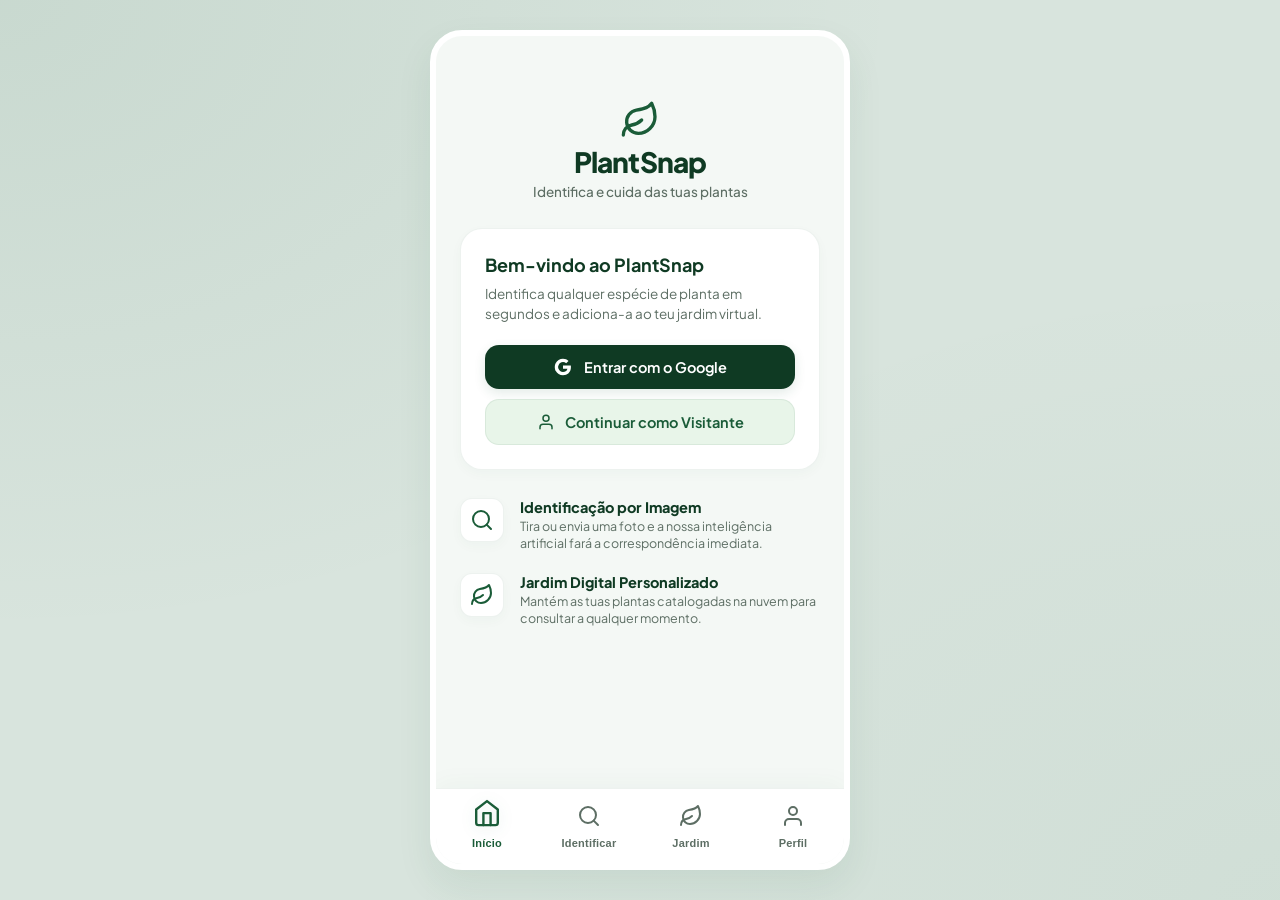
==== frontend/index.html @ 744f41b4 "fix: resolve javascript syntax errors with string quotes in SVG data URLs (user fix)" ====
﻿<!DOCTYPE html>
<html lang="pt">

<head>
    <meta charset="UTF-8">
    <meta name="viewport" content="width=device-width, initial-scale=1.0">
    <title>PlantSnap - O teu Assistente Botânico</title>
    <!-- Google Fonts -->
    <link rel="preconnect" href="https://fonts.googleapis.com">
    <link rel="preconnect" href="https://fonts.gstatic.com" crossorigin>
    <link href="https://fonts.googleapis.com/css2?family=Plus+Jakarta+Sans:wght@300;400;500;600;700;800&display=swap"
        rel="stylesheet">
    <style>
        /* --- SYSTEM DESIGN & UTILITIES --- */
        :root {
            --primary: #1a5c38;
            --primary-light: #e8f5e9;
            --primary-medium: #a5d6a7;
            --primary-dark: #0f3a23;
            --primary-glow: rgba(26, 92, 56, 0.12);

            --bg-app: #f4f8f5;
            --bg-card: #ffffff;
            --bg-nav: #ffffff;
            --border-color: rgba(26, 92, 56, 0.08);

            --text-main: #141f19;
            --text-muted: #5d6e64;

            --error-bg: #fff5f5;
            --error-text: #c62828;
            --error-border: rgba(198, 40, 40, 0.15);

            --success-bg: #f0fff4;
            --success-text: #1a5c38;
            --success-border: rgba(26, 92, 56, 0.15);

            --shadow-sm: 0 4px 12px rgba(26, 92, 56, 0.03);
            --shadow-md: 0 12px 28px rgba(26, 92, 56, 0.05);
            --shadow-lg: 0 16px 36px rgba(26, 92, 56, 0.08);

            --radius-sm: 14px;
            --radius-md: 22px;
            --radius-lg: 32px;

            --transition: all 0.28s cubic-bezier(0.4, 0, 0.2, 1);
        }

        * {
            margin: 0;
            padding: 0;
            box-sizing: border-box;
        }

        body {
            font-family: 'Plus Jakarta Sans', -apple-system, BlinkMacSystemFont, sans-serif;
            background-color: #d8e4dd;
            background-image: radial-gradient(at 0% 0%, hsla(147, 56%, 23%, 0.08) 0px, transparent 50%),
                radial-gradient(at 100% 100%, hsla(147, 56%, 23%, 0.04) 0px, transparent 50%);
            color: var(--text-main);
            min-height: 100vh;
            display: flex;
            justify-content: center;
            align-items: center;
        }

        /* Mobile Shell Frame */
        .app-container {
            width: 100%;
            max-width: 420px;
            height: 100vh;
            max-height: 840px;
            background-color: var(--bg-app);
            border-radius: var(--radius-lg);
            box-shadow: var(--shadow-lg);
            overflow: hidden;
            display: flex;
            flex-direction: column;
            position: relative;
            border: 6px solid #ffffff;
        }

        @media (max-width: 480px) {
            body {
                background: none;
                padding: 0;
            }

            .app-container {
                max-width: 100%;
                height: 100vh;
                max-height: 100%;
                border-radius: 0;
                border: none;
            }
        }

        /* Scrollable area for Tab contents */
        .tab-content-wrapper {
            flex: 1;
            overflow-y: auto;
            padding: 1.5rem 1.5rem calc(76px + 1.5rem) 1.5rem;
            scroll-behavior: smooth;
        }

        .tab-content-wrapper::-webkit-scrollbar {
            display: none;
            /* Hide scrollbar for PWA visual feel */
        }

        /* Tab panels */
        .tab-pane {
            display: none;
            opacity: 0;
            transform: translateY(12px);
            transition: opacity 0.3s ease, transform 0.3s ease;
        }

        .tab-pane.active {
            display: block;
            opacity: 1;
            transform: translateY(0);
        }

        /* --- CARDS & GENERAL UI --- */
        .card {
            background-color: var(--bg-card);
            border: 1px solid var(--border-color);
            border-radius: var(--radius-md);
            padding: 1.5rem;
            box-shadow: var(--shadow-sm);
            margin-bottom: 1.25rem;
            transition: var(--transition);
        }

        .card:hover {
            box-shadow: var(--shadow-md);
        }

        .card-title {
            font-size: 18px;
            font-weight: 700;
            color: var(--primary-dark);
            margin-bottom: 8px;
        }

        .card-desc {
            font-size: 13.5px;
            color: var(--text-muted);
            line-height: 1.5;
            margin-bottom: 1.25rem;
        }

        /* Buttons */
        .btn {
            font-family: inherit;
            font-size: 14.5px;
            font-weight: 650;
            padding: 13px 22px;
            border-radius: var(--radius-sm);
            border: none;
            cursor: pointer;
            display: inline-flex;
            align-items: center;
            justify-content: center;
            gap: 10px;
            transition: var(--transition);
            width: 100%;
            outline: none;
        }

        .btn-primary {
            background-color: var(--primary);
            color: #ffffff;
            box-shadow: 0 4px 12px var(--primary-glow);
        }

        .btn-primary:hover {
            background-color: var(--primary-hover);
            transform: translateY(-1.5px);
        }

        .btn-primary:active {
            transform: translateY(0);
        }

        .btn-primary:disabled {
            background-color: var(--primary-medium);
            cursor: not-allowed;
            transform: none;
        }

        .btn-secondary {
            background-color: var(--primary-light);
            color: var(--primary);
            border: 1px solid rgba(26, 92, 56, 0.08);
        }

        .btn-secondary:hover {
            background-color: #dfedd9;
            transform: translateY(-1px);
        }

        .btn-google {
            background-color: var(--primary-dark);
            color: #ffffff;
        }

        .btn-google:hover {
            background-color: #082114;
        }

        .btn-outline-danger {
            background-color: transparent;
            color: #d32f2f;
            border: 1.5px solid rgba(211, 47, 47, 0.2);
        }

        .btn-outline-danger:hover {
            background-color: #ffebee;
            border-color: #d32f2f;
        }

        .btn-row {
            display: grid;
            grid-template-columns: 1fr 1fr;
            gap: 10px;
            margin-bottom: 1rem;
        }

        .btn-full {
            width: 100%;
        }

        /* Page Headers */
        .page-header {
            margin-bottom: 1.75rem;
        }

        .page-title {
            font-size: 24px;
            font-weight: 800;
            color: var(--primary-dark);
            letter-spacing: -0.5px;
        }

        .page-subtitle {
            font-size: 13px;
            color: var(--text-muted);
            margin-top: 2px;
        }

        /* --- TABS IMPLEMENTATIONS --- */

        /* 1. HOME TAB */
        .brand-container {
            text-align: center;
            padding: 2.5rem 1rem 1.75rem 1rem;
            display: flex;
            flex-direction: column;
            align-items: center;
        }

        .logo-svg-wrapper {
            width: 76px;
            height: 76px;
            background-color: var(--primary-light);
            border-radius: 50%;
            display: flex;
            align-items: center;
            justify-content: center;
            margin-bottom: 1.25rem;
            box-shadow: 0 8px 20px var(--primary-glow);
        }

        .logo-svg {
            font-size: 38px;
            animation: sway 4s ease-in-out infinite alternate;
            display: inline-block;
        }

        @keyframes sway {
            from {
                transform: rotate(-8deg);
            }

            to {
                transform: rotate(10deg);
            }
        }

        .logo-text {
            font-size: 28px;
            font-weight: 850;
            color: var(--primary-dark);
            letter-spacing: -0.8px;
        }

        .logo-subtext {
            font-size: 13.5px;
            color: var(--text-muted);
            margin-top: 4px;
            font-weight: 500;
        }

        /* User Welcome Cards */
        .user-welcome-card {
            background: linear-gradient(135deg, var(--primary-dark) 0%, var(--primary) 100%);
            color: #ffffff;
            border: none;
        }

        .user-welcome-info {
            display: flex;
            align-items: center;
            gap: 14px;
            margin-bottom: 1.5rem;
        }

        .avatar-sm {
            width: 46px;
            height: 46px;
            border-radius: 50%;
            border: 2px solid rgba(255, 255, 255, 0.4);
            object-fit: cover;
        }

        .welcome-greet {
            font-size: 16px;
            font-weight: 750;
        }

        .welcome-sub {
            font-size: 12.5px;
            color: rgba(255, 255, 255, 0.85);
            margin-top: 2px;
        }

        .welcome-actions {
            display: grid;
            grid-template-columns: 1fr 1fr;
            gap: 10px;
        }

        .welcome-actions .btn {
            padding: 10px 14px;
            font-size: 13px;
        }

        .welcome-actions .btn-primary {
            background-color: #ffffff;
            color: var(--primary-dark);
            box-shadow: none;
        }

        .welcome-actions .btn-primary:hover {
            background-color: #f0f0f0;
        }

        .welcome-actions .btn-secondary {
            background-color: rgba(255, 255, 255, 0.15);
            color: #ffffff;
            border: 1px solid rgba(255, 255, 255, 0.2);
        }

        .welcome-actions .btn-secondary:hover {
            background-color: rgba(255, 255, 255, 0.25);
        }

        /* Guest Welcome */
        .welcome-actions-stack {
            display: flex;
            flex-direction: column;
            gap: 10px;
        }

        .google-icon {
            margin-right: 2px;
        }

        .features-list {
            margin-top: 1.75rem;
            display: flex;
            flex-direction: column;
            gap: 1.25rem;
        }

        .feature-item {
            display: flex;
            align-items: flex-start;
            gap: 16px;
        }

        .feature-icon {
            font-size: 24px;
            background-color: #ffffff;
            width: 44px;
            height: 44px;
            border-radius: 12px;
            display: flex;
            align-items: center;
            justify-content: center;
            box-shadow: var(--shadow-sm);
            border: 1px solid var(--border-color);
            flex-shrink: 0;
        }

        .feature-text h4 {
            font-size: 14.5px;
            font-weight: 750;
            color: var(--primary-dark);
        }

        .feature-text p {
            font-size: 12.5px;
            color: var(--text-muted);
            margin-top: 2px;
            line-height: 1.4;
        }

        /* 2. IDENTIFY TAB */
        .upload-area {
            border: 2.5px dashed var(--primary-medium);
            border-radius: var(--radius-md);
            overflow: hidden;
            background: #fdfdfd;
            margin-bottom: 1.25rem;
            min-height: 220px;
            display: flex;
            align-items: center;
            justify-content: center;
            flex-direction: column;
            cursor: pointer;
            position: relative;
            transition: var(--transition);
        }

        .upload-area:hover {
            border-color: var(--primary);
            background: var(--primary-light);
        }

        .upload-placeholder {
            text-align: center;
            padding: 2.5rem 1rem;
            display: flex;
            flex-direction: column;
            align-items: center;
            gap: 8px;
        }

        .upload-icon-svg {
            font-size: 42px;
            filter: drop-shadow(0 4px 6px rgba(26, 92, 56, 0.15));
            transition: var(--transition);
        }

        .upload-area:hover .upload-icon-svg {
            transform: scale(1.1) translateY(-2px);
        }

        .upload-text {
            font-size: 15px;
            font-weight: 700;
            color: var(--primary-dark);
        }

        .upload-subtext {
            font-size: 12px;
            color: var(--text-muted);
        }

        .image-preview {
            width: 100%;
            height: 220px;
            object-fit: cover;
            display: none;
            border-radius: var(--radius-md);
        }

        input[type="file"] {
            display: none;
        }

        /* Scanning Laser Line Overlay */
        .scanner-laser {
            position: absolute;
            top: 0;
            left: 0;
            width: 100%;
            height: 4px;
            background: linear-gradient(to right, transparent, #2ecf72, #ffffff, #2ecf72, transparent);
            box-shadow: 0 0 8px #2ecf72, 0 0 15px #ffffff;
            display: none;
            z-index: 10;
        }

        .scanning .scanner-laser {
            display: block;
            animation: scanAnimation 2s linear infinite;
        }

        .scanning .image-preview {
            filter: brightness(0.7) contrast(1.1);
        }

        @keyframes scanAnimation {
            0% {
                top: 0%;
            }

            50% {
                top: 100%;
            }

            100% {
                top: 0%;
            }
        }

        /* Loader */
        .loading-state {
            text-align: center;
            padding: 2rem 1rem;
            display: none;
            flex-direction: column;
            align-items: center;
            gap: 12px;
            animation: fadeIn 0.4s ease-in-out;
        }

        .spinner-container {
            position: relative;
            width: 52px;
            height: 52px;
            margin-bottom: 6px;
        }

        .spinner {
            width: 100%;
            height: 100%;
            border: 4px solid var(--primary-light);
            border-top: 4px solid var(--primary);
            border-radius: 50%;
            animation: spin 1s cubic-bezier(0.55, 0.085, 0.68, 0.53) infinite;
        }

        .spinner-glow {
            position: absolute;
            top: 0;
            left: 0;
            width: 100%;
            height: 100%;
            border: 4px solid transparent;
            border-top: 4px solid var(--primary);
            border-radius: 50%;
            filter: blur(8px);
            opacity: 0.5;
            animation: spin 1s cubic-bezier(0.55, 0.085, 0.68, 0.53) infinite;
        }

        @keyframes spin {
            to {
                transform: rotate(360deg);
            }
        }

        .loading-state h3 {
            font-size: 17px;
            font-weight: 750;
            color: var(--primary-dark);
        }

        .loading-state p {
            font-size: 13px;
            color: var(--text-muted);
            max-width: 280px;
        }

        /* Results Card */
        .result-card {
            display: none;
            padding: 0;
            overflow: hidden;
            border-radius: var(--radius-md);
            animation: slideUp 0.4s cubic-bezier(0.16, 1, 0.3, 1);
        }

        @keyframes slideUp {
            from {
                opacity: 0;
                transform: translateY(20px);
            }

            to {
                opacity: 1;
                transform: translateY(0);
            }
        }

        .result-hero {
            height: 200px;
            position: relative;
            background-color: var(--primary-light);
            overflow: hidden;
            display: flex;
            align-items: center;
            justify-content: center;
        }

        .result-hero img {
            width: 100%;
            height: 100%;
            object-fit: cover;
        }

        .result-hero::after {
            content: '';
            position: absolute;
            bottom: 0;
            left: 0;
            width: 100%;
            height: 50px;
            background: linear-gradient(to top, var(--bg-card), transparent);
        }

        .result-content {
            padding: 1.25rem 1.5rem 1.5rem 1.5rem;
        }

        .result-header {
            display: flex;
            justify-content: space-between;
            align-items: center;
            gap: 12px;
            margin-bottom: 1.25rem;
        }

        .plant-name {
            font-size: 21px;
            font-weight: 800;
            color: var(--primary-dark);
            line-height: 1.2;
        }

        .confidence-badge {
            background-color: var(--primary-light);
            border: 1px solid rgba(26, 92, 56, 0.12);
            padding: 5px 12px;
            border-radius: 40px;
            text-align: center;
            display: flex;
            flex-direction: column;
            min-width: 76px;
        }

        .badge-text {
            font-size: 15px;
            font-weight: 800;
            color: var(--primary);
        }

        .badge-label {
            font-size: 9px;
            font-weight: 600;
            text-transform: uppercase;
            letter-spacing: 0.4px;
            color: var(--text-muted);
            margin-top: 1px;
        }

        .plant-description-wrapper {
            margin-bottom: 1.5rem;
        }

        .section-title {
            font-size: 13px;
            font-weight: 800;
            text-transform: uppercase;
            letter-spacing: 0.8px;
            color: var(--text-muted);
            margin-bottom: 6px;
        }

        .plant-description {
            font-size: 13.5px;
            line-height: 1.6;
            color: var(--text-main);
        }

        /* Anonymous CTA inside result */
        .anonymous-cta-card {
            background-color: var(--primary-light);
            border: 1px dashed var(--primary-medium);
            border-radius: var(--radius-sm);
            padding: 1.25rem;
            text-align: center;
            margin-top: 1rem;
        }

        .cta-text {
            font-size: 12.5px;
            font-weight: 600;
            color: var(--primary-dark);
            line-height: 1.4;
            margin-bottom: 12px;
        }

        /* Errors and Success */
        .error {
            background: var(--error-bg);
            border: 1px solid var(--error-border);
            border-radius: var(--radius-sm);
            padding: 12px 16px;
            color: var(--error-text);
            font-size: 13.5px;
            font-weight: 500;
            display: none;
            margin-bottom: 1.25rem;
            line-height: 1.4;
        }

        .success {
            background: var(--success-bg);
            border: 1px solid var(--success-border);
            border-radius: var(--radius-sm);
            padding: 12px 16px;
            color: var(--success-text);
            font-size: 13.5px;
            font-weight: 600;
            display: none;
            margin-bottom: 1.25rem;
            text-align: center;
            line-height: 1.4;
        }

        /* 3. GARDEN TAB */
        .garden-grid {
            display: grid;
            grid-template-columns: repeat(2, 1fr);
            gap: 12px;
        }

        .plant-card {
            background-color: var(--bg-card);
            border: 1px solid var(--border-color);
            border-radius: var(--radius-sm);
            overflow: hidden;
            box-shadow: var(--shadow-sm);
            transition: var(--transition);
        }

        .plant-card:hover {
            transform: translateY(-3px);
            box-shadow: var(--shadow-md);
        }

        .plant-card-img {
            width: 100%;
            height: 110px;
            object-fit: cover;
            background-color: var(--primary-light);
        }

        .plant-card-info {
            padding: 10px 12px 12px 12px;
        }

        .plant-card-title {
            font-size: 13.5px;
            font-weight: 750;
            color: var(--primary-dark);
            white-space: nowrap;
            overflow: hidden;
            text-overflow: ellipsis;
        }

        .plant-card-badge {
            display: inline-block;
            font-size: 10.5px;
            font-weight: 600;
            color: var(--text-muted);
            margin-top: 3px;
        }

        /* Locked / Empty states styling */
        .locked-card,
        .empty-card {
            text-align: center;
            padding: 3rem 1.5rem;
            display: flex;
            flex-direction: column;
            align-items: center;
            gap: 10px;
        }

        .lock-icon,
        .empty-icon {
            font-size: 48px;
            margin-bottom: 6px;
            filter: drop-shadow(0 4px 8px rgba(0, 0, 0, 0.05));
        }

        .locked-card h3,
        .empty-card h3 {
            font-size: 18px;
            font-weight: 800;
            color: var(--primary-dark);
        }

        .locked-card p,
        .empty-card p {
            font-size: 13px;
            color: var(--text-muted);
            line-height: 1.5;
            margin-bottom: 1.25rem;
            max-width: 280px;
        }

        .locked-card .btn,
        .empty-card .btn {
            max-width: 220px;
        }

        /* 4. PROFILE TAB */
        .profile-card {
            text-align: center;
            padding: 2rem 1.5rem;
            display: flex;
            flex-direction: column;
            align-items: center;
        }

        .avatar-large-wrapper {
            margin-bottom: 1.25rem;
            position: relative;
        }

        .avatar-large {
            width: 90px;
            height: 90px;
            border-radius: 50%;
            border: 4px solid var(--primary-light);
            object-fit: cover;
            box-shadow: 0 6px 16px var(--primary-glow);
        }

        .profile-name {
            font-size: 20px;
            font-weight: 800;
            color: var(--primary-dark);
        }

        .profile-email {
            font-size: 13px;
            color: var(--text-muted);
            margin-top: 3px;
        }

        .profile-stats {
            display: flex;
            justify-content: center;
            width: 100%;
            border-top: 1px solid var(--border-color);
            border-bottom: 1px solid var(--border-color);
            padding: 1.25rem 0;
            margin: 1.75rem 0;
        }

        .stat-item {
            display: flex;
            flex-direction: column;
            align-items: center;
        }

        .stat-num {
            font-size: 24px;
            font-weight: 850;
            color: var(--primary);
        }

        .stat-label {
            font-size: 11px;
            font-weight: 700;
            text-transform: uppercase;
            letter-spacing: 0.5px;
            color: var(--text-muted);
            margin-top: 4px;
        }

        .profile-guest-avatar {
            font-size: 54px;
            width: 90px;
            height: 90px;
            border-radius: 50%;
            background-color: var(--primary-light);
            display: flex;
            align-items: center;
            justify-content: center;
            color: var(--primary);
            margin-bottom: 1.25rem;
            box-shadow: 0 6px 16px var(--primary-glow);
        }

        /* --- BOTTOM NAV BAR --- */
        .bottom-nav {
            position: absolute;
            bottom: 0;
            left: 0;
            right: 0;
            height: 76px;
            background-color: var(--bg-nav);
            border-top: 1px solid var(--border-color);
            display: flex;
            justify-content: space-around;
            align-items: center;
            z-index: 100;
            box-shadow: 0 -4px 24px rgba(26, 92, 56, 0.04);
            padding-bottom: env(safe-area-inset-bottom);
        }

        .nav-item {
            flex: 1;
            height: 100%;
            display: flex;
            flex-direction: column;
            align-items: center;
            justify-content: center;
            color: var(--text-muted);
            text-decoration: none;
            cursor: pointer;
            transition: var(--transition);
            border: none;
            background: transparent;
            gap: 4px;
            outline: none;
        }

        .nav-item:hover {
            color: var(--primary);
        }

        .nav-item.active {
            color: var(--primary);
        }

        .nav-icon {
            font-size: 21px;
            transition: var(--transition);
        }

        .nav-item.active .nav-icon {
            transform: scale(1.2) translateY(-2px);
            filter: drop-shadow(0 2px 6px var(--primary-glow));
        }

        .nav-label {
            font-size: 11px;
            font-weight: 700;
            letter-spacing: 0.2px;
        }
    </style>
</head>

<body>
    <div class="app-container">
        <!-- Tab Content Wrapper -->
        <div class="tab-content-wrapper">

            <!-- 1. HOME TAB PANEL -->
            <div id="tab-home" class="tab-pane active">
                <div class="brand-container">
                    <div class="logo-emoji-wrapper">
                        <svg class="logo-svg" width="40" height="40" viewBox="0 0 24 24" fill="none"
                            stroke="var(--primary)" stroke-width="2" stroke-linecap="round" stroke-linejoin="round">
                            <path d="M11 20A7 7 0 0 1 9.8 6.1C15.5 5 17 4.48 19 2c1 2 2 4.18 2 8 0 5.5-4.78 10-10 10Z">
                            </path>
                            <path d="M2 21c0-3 1.85-5.36 5.08-6C9.5 14.52 12 13 13 12"></path>
                        </svg>
                    </div>
                    <h1 class="logo-text">PlantSnap</h1>
                    <p class="logo-subtext">Identifica e cuida das tuas plantas</p>
                </div>

                <!-- Logged In Welcome -->
                <div id="homeUserCard" class="card user-welcome-card" style="display: none;">
                    <div class="user-welcome-info">
                        <img id="homeUserAvatar" class="avatar-sm" src="" alt="avatar" />
                        <div>
                            <p class="welcome-greet">Olá, <span id="homeUserName">Utilizador</span>!</p>
                            <p class="welcome-sub">Pronto para guardar novas plantas no teu jardim?</p>
                        </div>
                    </div>
                    <div class="welcome-actions">
                        <button class="btn btn-primary" onclick="switchTab('tab-identify')">
                            <svg width="18" height="18" viewBox="0 0 24 24" fill="none" stroke="currentColor"
                                stroke-width="2" stroke-linecap="round" stroke-linejoin="round">
                                <circle cx="11" cy="11" r="8"></circle>
                                <line x1="21" y1="21" x2="16.65" y2="16.65"></line>
                            </svg> Identificar</button>
                        <button class="btn btn-secondary" onclick="switchTab('tab-garden')">
                            <svg width="18" height="18" viewBox="0 0 24 24" fill="none" stroke="currentColor"
                                stroke-width="2" stroke-linecap="round" stroke-linejoin="round">
                                <path
                                    d="M11 20A7 7 0 0 1 9.8 6.1C15.5 5 17 4.48 19 2c1 2 2 4.18 2 8 0 5.5-4.78 10-10 10Z">
                                </path>
                                <path d="M2 21c0-3 1.85-5.36 5.08-6C9.5 14.52 12 13 13 12"></path>
                            </svg> Meu Jardim</button>
                    </div>
                </div>

                <!-- Guest Welcome -->
                <div id="homeGuestCard" class="card guest-welcome-card">
                    <h3 class="card-title">Bem-vindo ao PlantSnap</h3>
                    <p class="card-desc">Identifica qualquer espécie de planta em segundos e adiciona-a ao teu jardim
                        virtual.</p>

                    <div class="welcome-actions-stack">
                        <button class="btn btn-primary btn-google" onclick="login()">
                            <svg class="google-icon" viewBox="0 0 24 24" width="18" height="18">
                                <path fill="#ffffff"
                                    d="M22.56 12.25c0-.78-.07-1.53-.2-2.25H12v4.26h5.92c-.26 1.37-1.04 2.53-2.21 3.31v2.77h3.57c2.08-1.92 3.28-4.74 3.28-8.09z" />
                                <path fill="#ffffff"
                                    d="M12 23c2.97 0 5.46-.98 7.28-2.66l-3.57-2.77c-.98.66-2.23 1.06-3.71 1.06-2.86 0-5.29-1.93-6.16-4.53H2.18v2.84C3.99 20.53 7.7 23 12 23z" />
                                <path fill="#ffffff"
                                    d="M5.84 14.09c-.22-.66-.35-1.36-.35-2.09s.13-1.43.35-2.09V7.06H2.18C1.43 8.55 1 10.22 1 12s.43 3.45 1.18 4.94l2.85-2.22.81-.63z" />
                                <path fill="#ffffff"
                                    d="M12 5.38c1.62 0 3.06.56 4.21 1.64l3.15-3.15C17.45 2.09 14.97 1 12 1 7.7 1 3.99 3.47 2.18 7.06l3.66 2.84c.87-2.6 3.3-4.52 6.16-4.52z" />
                            </svg>
                            Entrar com o Google
                        </button>
                        <button class="btn btn-secondary" onclick="switchTab('tab-identify')">
                            <svg width="18" height="18" viewBox="0 0 24 24" fill="none" stroke="currentColor"
                                stroke-width="2" stroke-linecap="round" stroke-linejoin="round">
                                <path d="M20 21v-2a4 4 0 0 0-4-4H8a4 4 0 0 0-4 4v2"></path>
                                <circle cx="12" cy="7" r="4"></circle>
                            </svg> Continuar como Visitante
                        </button>
                    </div>
                </div>

                <div class="features-list">
                    <div class="feature-item">
                        <div class="feature-icon"><svg width="24" height="24" viewBox="0 0 24 24" fill="none"
                                stroke="var(--primary)" stroke-width="2" stroke-linecap="round" stroke-linejoin="round">
                                <circle cx="11" cy="11" r="8"></circle>
                                <line x1="21" y1="21" x2="16.65" y2="16.65"></line>
                            </svg></div>
                        <div class="feature-text">
                            <h4>Identificação por Imagem</h4>
                            <p>Tira ou envia uma foto e a nossa inteligência artificial fará a correspondência imediata.
                            </p>
                        </div>
                    </div>
                    <div class="feature-item">
                        <div class="feature-icon"><svg width="24" height="24" viewBox="0 0 24 24" fill="none"
                                stroke="var(--primary)" stroke-width="2" stroke-linecap="round" stroke-linejoin="round">
                                <path
                                    d="M11 20A7 7 0 0 1 9.8 6.1C15.5 5 17 4.48 19 2c1 2 2 4.18 2 8 0 5.5-4.78 10-10 10Z">
                                </path>
                                <path d="M2 21c0-3 1.85-5.36 5.08-6C9.5 14.52 12 13 13 12"></path>
                            </svg></div>
                        <div class="feature-text">
                            <h4>Jardim Digital Personalizado</h4>
                            <p>Mantém as tuas plantas catalogadas na nuvem para consultar a qualquer momento.</p>
                        </div>
                    </div>
                </div>
            </div>

            <!-- 2. IDENTIFY TAB PANEL -->
            <div id="tab-identify" class="tab-pane">
                <div class="page-header">
                    <h2 class="page-title">Identificar Planta</h2>
                    <p class="page-subtitle">Tira uma foto ou carrega da galeria</p>
                </div>

                <div class="card upload-card">
                    <div class="upload-area" id="uploadArea" onclick="document.getElementById('fileInput').click()">
                        <div class="upload-placeholder" id="placeholder">
                            <svg class="upload-icon-svg" width="48" height="48" viewBox="0 0 24 24" fill="none"
                                stroke="var(--primary)" stroke-width="1.5" stroke-linecap="round"
                                stroke-linejoin="round">
                                <path
                                    d="M23 19a2 2 0 0 1-2 2H3a2 2 0 0 1-2-2V8a2 2 0 0 1 2-2h4l2-3h6l2 3h4a2 2 0 0 1 2 2z">
                                </path>
                                <circle cx="12" cy="13" r="4"></circle>
                            </svg>
                            <p class="upload-text">Escolher foto da planta</p>
                            <p class="upload-subtext">Clica aqui ou arrasta o ficheiro</p>
                        </div>
                        <img id="preview" class="image-preview" alt="Antevisão da imagem" />
                        <div class="scanner-laser" id="scannerLaser"></div>
                    </div>

                    <div class="btn-row">
                        <button class="btn btn-secondary" onclick="document.getElementById('cameraInput').click()">
                            <svg width="18" height="18" viewBox="0 0 24 24" fill="none" stroke="currentColor"
                                stroke-width="2" stroke-linecap="round" stroke-linejoin="round">
                                <path
                                    d="M23 19a2 2 0 0 1-2 2H3a2 2 0 0 1-2-2V8a2 2 0 0 1 2-2h4l2-3h6l2 3h4a2 2 0 0 1 2 2z">
                                </path>
                                <circle cx="12" cy="13" r="4"></circle>
                            </svg> Câmara
                        </button>
                        <button class="btn btn-secondary" onclick="document.getElementById('fileInput').click()">
                            <svg width="18" height="18" viewBox="0 0 24 24" fill="none" stroke="currentColor"
                                stroke-width="2" stroke-linecap="round" stroke-linejoin="round">
                                <rect x="3" y="3" width="18" height="18" rx="2" ry="2"></rect>
                                <circle cx="8.5" cy="8.5" r="1.5"></circle>
                                <polyline points="21 15 16 10 5 21"></polyline>
                            </svg> Galeria
                        </button>
                    </div>

                    <input type="file" id="fileInput" accept="image/*" onchange="handleFile(event)" />
                    <input type="file" id="cameraInput" accept="image/*" capture="environment"
                        onchange="handleFile(event)" />

                    <button class="btn btn-primary btn-full" id="btnIdentify" onclick="identify()" disabled>
                        <svg width="18" height="18" viewBox="0 0 24 24" fill="none" stroke="currentColor"
                            stroke-width="2" stroke-linecap="round" stroke-linejoin="round">
                            <path d="M11 20A7 7 0 0 1 9.8 6.1C15.5 5 17 4.48 19 2c1 2 2 4.18 2 8 0 5.5-4.78 10-10 10Z">
                            </path>
                            <path d="M2 21c0-3 1.85-5.36 5.08-6C9.5 14.52 12 13 13 12"></path>
                        </svg> Identificar Planta
                    </button>
                </div>

                <div class="error" id="error"></div>
                <div class="success" id="success"></div>

                <div class="loading-state" id="loading">
                    <div class="spinner-container">
                        <div class="spinner"></div>
                        <div class="spinner-glow"></div>
                    </div>
                    <h3>A analisar a planta...</h3>
                    <p>A procurar na nossa base de dados botânica.</p>
                </div>

                <!-- Result Card -->
                <div class="card result-card" id="resultCard">
                    <div class="result-hero" id="resultImage">
                        <!-- Preview Image inserted by JS -->
                    </div>
                    <div class="result-content">
                        <div class="result-header">
                            <div>
                                <h3 class="plant-name" id="plantName">—</h3>
                            </div>
                            <div class="confidence-badge">
                                <span class="badge-text" id="probability">—</span>
                                <span class="badge-label">Confiança</span>
                            </div>
                        </div>

                        <div class="plant-description-wrapper">
                            <h4 class="section-title">Descrição</h4>
                            <p class="plant-description" id="plantDescription">—</p>
                        </div>

                        <!-- Authenticated actions -->
                        <div id="authenticatedContent" style="display:none;">
                            <button class="btn btn-primary btn-full btn-save" onclick="savePlant()">
                                <svg width="18" height="18" viewBox="0 0 24 24" fill="none" stroke="currentColor"
                                    stroke-width="2" stroke-linecap="round" stroke-linejoin="round">
                                    <path d="M19 21H5a2 2 0 0 1-2-2V5a2 2 0 0 1 2-2h11l5 5v11a2 2 0 0 1-2 2z"></path>
                                    <polyline points="17 21 17 13 7 13 7 21"></polyline>
                                    <polyline points="7 3 7 8 15 8"></polyline>
                                </svg> Guardar no meu Jardim
                            </button>
                        </div>

                        <!-- Anonymous CTA -->
                        <div class="anonymous-cta-card" id="anonymousContent">
                            <p class="cta-text"><svg width="16" height="16" viewBox="0 0 24 24" fill="none"
                                    stroke="currentColor" stroke-width="2" stroke-linecap="round"
                                    stroke-linejoin="round" style="margin-right: 4px; vertical-align: middle;">
                                    <rect x="3" y="11" width="18" height="11" rx="2" ry="2"></rect>
                                    <path d="M7 11V7a5 5 0 0 1 10 0v4"></path>
                                </svg> Entra com a tua conta Google para veres mais detalhes e guardares esta planta no
                                teu jardim virtual!</p>
                            <button class="btn btn-primary btn-google" onclick="login()">
                                Entrar com Google
                            </button>
                        </div>
                    </div>
                </div>
            </div>

            <!-- 3. GARDEN TAB PANEL -->
            <div id="tab-garden" class="tab-pane">
                <div class="page-header">
                    <h2 class="page-title">O Meu Jardim</h2>
                    <p class="page-subtitle">As tuas espécies guardadas</p>
                </div>

                <!-- Auth Required Locked Card -->
                <div id="anonymousGarden" class="card locked-card">
                    <div class="lock-icon"><svg width="48" height="48" viewBox="0 0 24 24" fill="none"
                            stroke="var(--text-muted)" stroke-width="1.5" stroke-linecap="round"
                            stroke-linejoin="round">
                            <rect x="3" y="11" width="18" height="11" rx="2" ry="2"></rect>
                            <path d="M7 11V7a5 5 0 0 1 10 0v4"></path>
                        </svg></div>
                    <h3>Jardim Bloqueado</h3>
                    <p>Inicia sessão com a tua conta Google para criares e gerires o teu jardim de plantas salvas.</p>
                    <button class="btn btn-primary btn-google" onclick="login()">
                        Entrar com Google
                    </button>
                </div>

                <!-- Authenticated Garden List -->
                <div id="authenticatedGarden" style="display: none;">
                    <div class="garden-grid" id="gardenList"></div>
                </div>

                <!-- Empty Garden state -->
                <div id="emptyGarden" class="card empty-card" style="display: none;">
                    <div class="empty-icon"><svg width="48" height="48" viewBox="0 0 24 24" fill="none"
                            stroke="var(--text-muted)" stroke-width="1.5" stroke-linecap="round"
                            stroke-linejoin="round">
                            <path d="M12 2v20"></path>
                            <path d="M17 5H9.5a3.5 3.5 0 0 0 0 7h5a3.5 3.5 0 0 1 0 7H6"></path>
                        </svg></div>
                    <h3>Sem Plantas Guardadas</h3>
                    <p>Ainda não guardaste nenhuma planta. Identifica uma planta e guarda-a no teu jardim!</p>
                    <button class="btn btn-primary" onclick="switchTab('tab-identify')">
                        🔍 Identificar Planta
                    </button>
                </div>
            </div>

            <!-- 4. PROFILE TAB PANEL -->
            <div id="tab-profile" class="tab-pane">
                <div class="page-header">
                    <h2 class="page-title">Perfil</h2>
                    <p class="page-subtitle">A tua conta e preferências</p>
                </div>

                <!-- Profile Logged In -->
                <div id="authenticatedProfile" style="display: none;" class="card profile-card">
                    <div class="avatar-large-wrapper">
                        <img id="profileAvatar" class="avatar-large" src="" alt="avatar" />
                    </div>
                    <h3 id="profileName" class="profile-name">Carregar nome...</h3>
                    <p id="profileEmail" class="profile-email">carregar email...</p>

                    <div class="profile-stats">
                        <div class="stat-item">
                            <span class="stat-num" id="profilePlantCount">0</span>
                            <span class="stat-label">Plantas salvas</span>
                        </div>
                    </div>

                    <button class="btn btn-outline-danger btn-full" onclick="logout()">
                        <svg width="18" height="18" viewBox="0 0 24 24" fill="none" stroke="currentColor"
                            stroke-width="2" stroke-linecap="round" stroke-linejoin="round">
                            <path d="M9 21H5a2 2 0 0 1-2-2V5a2 2 0 0 1 2-2h4"></path>
                            <polyline points="16 17 21 12 16 7"></polyline>
                            <line x1="21" y1="12" x2="9" y2="12"></line>
                        </svg> Terminar Sessão
                    </button>
                </div>

                <!-- Profile Guest -->
                <div id="anonymousProfile" class="card locked-card">
                    <div class="profile-guest-avatar"><svg width="42" height="42" viewBox="0 0 24 24" fill="none"
                            stroke="currentColor" stroke-width="1.5" stroke-linecap="round" stroke-linejoin="round">
                            <path d="M20 21v-2a4 4 0 0 0-4-4H8a4 4 0 0 0-4 4v2"></path>
                            <circle cx="12" cy="7" r="4"></circle>
                        </svg></div>
                    <h3>Visitante</h3>
                    <p>Não tens sessão iniciada no momento.</p>
                    <button class="btn btn-primary btn-google" onclick="login()">
                        Entrar com Google
                    </button>
                </div>
            </div>

        </div>

        <!-- Bottom Navigation Bar -->
        <div class="bottom-nav">
            <button class="nav-item active" data-tab="tab-home" onclick="switchTab('tab-home')">
                <span class="nav-icon"><svg width="24" height="24" viewBox="0 0 24 24" fill="none" stroke="currentColor"
                        stroke-width="2" stroke-linecap="round" stroke-linejoin="round">
                        <path d="M3 9l9-7 9 7v11a2 2 0 0 1-2 2H5a2 2 0 0 1-2-2z"></path>
                        <polyline points="9 22 9 12 15 12 15 22"></polyline>
                    </svg></span>
                <span class="nav-label">Início</span>
            </button>
            <button class="nav-item" data-tab="tab-identify" onclick="switchTab('tab-identify')">
                <span class="nav-icon"><svg width="24" height="24" viewBox="0 0 24 24" fill="none" stroke="currentColor"
                        stroke-width="2" stroke-linecap="round" stroke-linejoin="round">
                        <circle cx="11" cy="11" r="8"></circle>
                        <line x1="21" y1="21" x2="16.65" y2="16.65"></line>
                    </svg></span>
                <span class="nav-label">Identificar</span>
            </button>
            <button class="nav-item" data-tab="tab-garden" onclick="switchTab('tab-garden')">
                <span class="nav-icon"><svg width="24" height="24" viewBox="0 0 24 24" fill="none" stroke="currentColor"
                        stroke-width="2" stroke-linecap="round" stroke-linejoin="round">
                        <path d="M11 20A7 7 0 0 1 9.8 6.1C15.5 5 17 4.48 19 2c1 2 2 4.18 2 8 0 5.5-4.78 10-10 10Z">
                        </path>
                        <path d="M2 21c0-3 1.85-5.36 5.08-6C9.5 14.52 12 13 13 12"></path>
                    </svg></span>
                <span class="nav-label">Jardim</span>
            </button>
            <button class="nav-item" data-tab="tab-profile" onclick="switchTab('tab-profile')">
                <span class="nav-icon"><svg width="24" height="24" viewBox="0 0 24 24" fill="none" stroke="currentColor"
                        stroke-width="2" stroke-linecap="round" stroke-linejoin="round">
                        <path d="M20 21v-2a4 4 0 0 0-4-4H8a4 4 0 0 0-4 4v2"></path>
                        <circle cx="12" cy="7" r="4"></circle>
                    </svg></span>
                <span class="nav-label">Perfil</span>
            </button>
        </div>
    </div>

    <!-- JAVASCRIPT LOGIC -->
    <script>
        const API_URL = 'https://plantsnap-app.azurewebsites.net';
        let selectedFile = null;
        let currentUser = null;
        let lastIdentification = null;
        let savedPlantsList = [];

        // Tab Switching Mechanism
        function switchTab(tabId) {
            const panes = document.querySelectorAll('.tab-pane');
            panes.forEach(pane => {
                pane.classList.remove('active');
                pane.style.display = 'none';
            });

            const activePane = document.getElementById(tabId);
            if (activePane) {
                activePane.style.display = 'block';
                // Trigger reflow for animation
                void activePane.offsetWidth;
                activePane.classList.add('active');
            }

            const navItems = document.querySelectorAll('.nav-item');
            navItems.forEach(item => {
                item.classList.remove('active');
            });

            const activeNavItem = document.querySelector(`.nav-item[data-tab="${tabId}"]`);
            if (activeNavItem) {
                activeNavItem.classList.add('active');
            }

            // Scroll tab content wrapper to top
            document.querySelector('.tab-content-wrapper').scrollTop = 0;
        }

        // Authenticated check
        async function checkAuth() {
            try {
                const res = await fetch(`${API_URL}/.auth/me`);
                if (res.ok) {
                    const data = await res.json();
                    if (data && data.length > 0) {
                        const claims = data[0].user_claims;
                        const name = claims.find(c => c.typ === 'name')?.val || 'Utilizador';
                        const email = claims.find(c => c.typ === 'http://schemas.xmlsoap.org/ws/2005/05/identity/claims/emailaddress')?.val || '';
                        const picture = claims.find(c => c.typ === 'picture')?.val || '';
                        currentUser = { name, email, picture };
                        updateUI();
                        loadGarden();
                    } else {
                        currentUser = null;
                        updateUI();
                    }
                } else {
                    currentUser = null;
                    updateUI();
                }
            } catch (e) {
                currentUser = null;
                updateUI();
            }
        }

        // Update UI panels based on auth state
        function updateUI() {
            const isAuth = currentUser !== null;

            // Home Tab
            const homeUserCard = document.getElementById('homeUserCard');
            const homeGuestCard = document.getElementById('homeGuestCard');
            if (isAuth) {
                homeUserCard.style.display = 'block';
                homeGuestCard.style.display = 'none';
                document.getElementById('homeUserName').textContent = currentUser.name;
                document.getElementById('homeUserAvatar').src = currentUser.picture || "data:image/svg+xml;utf8,<svg xmlns='http://www.w3.org/2000/svg' width='100' height='100' viewBox='0 0 100 100'><circle cx='50' cy='50' r='50' fill='%231a5c38'/><path d='M50 55a15 15 0 1 0 0-30 15 15 0 0 0 0 30zm0 5c-13.3 0-40 6.7-40 20v10h80v-10c0-13.3-26.7-20-40-20z' fill='white'/></svg>";
            } else {
                homeUserCard.style.display = 'none';
                homeGuestCard.style.display = 'block';
            }

            // Identify Tab Result Auth state
            const authenticatedContent = document.getElementById('authenticatedContent');
            const anonymousContent = document.getElementById('anonymousContent');
            if (isAuth) {
                authenticatedContent.style.display = 'block';
                anonymousContent.style.display = 'none';
            } else {
                authenticatedContent.style.display = 'none';
                anonymousContent.style.display = 'block';
            }

            // Garden Tab Auth panels
            const authenticatedGarden = document.getElementById('authenticatedGarden');
            const anonymousGarden = document.getElementById('anonymousGarden');
            if (isAuth) {
                authenticatedGarden.style.display = 'block';
                anonymousGarden.style.display = 'none';
            } else {
                authenticatedGarden.style.display = 'none';
                anonymousGarden.style.display = 'block';
                document.getElementById('emptyGarden').style.display = 'none';
            }

            // Profile Tab
            const authenticatedProfile = document.getElementById('authenticatedProfile');
            const anonymousProfile = document.getElementById('anonymousProfile');
            if (isAuth) {
                authenticatedProfile.style.display = 'block';
                anonymousProfile.style.display = 'none';
                document.getElementById('profileName').textContent = currentUser.name;
                document.getElementById('profileEmail').textContent = currentUser.email;
                document.getElementById('profileAvatar').src = currentUser.picture || "data:image/svg+xml;utf8,<svg xmlns='http://www.w3.org/2000/svg' width='100' height='100' viewBox='0 0 100 100'><circle cx='50' cy='50' r='50' fill='%231a5c38'/><path d='M50 55a15 15 0 1 0 0-30 15 15 0 0 0 0 30zm0 5c-13.3 0-40 6.7-40 20v10h80v-10c0-13.3-26.7-20-40-20z' fill='white'/></svg>";
            } else {
                authenticatedProfile.style.display = 'none';
                anonymousProfile.style.display = 'block';
            }
        }

        // Login & Logout redirects
        function login() {
            window.location.href = `${API_URL}/.auth/login/google?post_login_redirect_uri=${API_URL}/app`;
        }

        function logout() {
            window.location.href = `${API_URL}/.auth/logout?post_logout_redirect_uri=/app`;
        }

        // File loading handler
        function handleFile(event) {
            const file = event.target.files[0];
            if (!file) return;
            selectedFile = file;
            const reader = new FileReader();
            reader.onload = (e) => {
                const preview = document.getElementById('preview');
                preview.src = e.target.result;
                preview.style.display = 'block';
                document.getElementById('placeholder').style.display = 'none';
            };
            reader.readAsDataURL(file);
            document.getElementById('btnIdentify').disabled = false;
            document.getElementById('resultCard').style.display = 'none';
            document.getElementById('error').style.display = 'none';
            document.getElementById('success').style.display = 'none';
        }

        // Identify action call
        async function identify() {
            if (!selectedFile) return;

            // UI Visual Loading state
            const uploadArea = document.getElementById('uploadArea');
            uploadArea.classList.add('scanning');

            document.getElementById('loading').style.display = 'flex';
            document.getElementById('resultCard').style.display = 'none';
            document.getElementById('error').style.display = 'none';
            document.getElementById('success').style.display = 'none';
            document.getElementById('btnIdentify').disabled = true;

            const formData = new FormData();
            formData.append('file', selectedFile);

            try {
                const response = await fetch(`${API_URL}/identify`, { method: 'POST', body: formData });
                const data = await response.json();
                if (!response.ok) throw new Error(data.detail || 'Erro ao identificar planta.');

                lastIdentification = data;

                // Set name & probability
                document.getElementById('plantName').textContent = data.plantName;
                document.getElementById('probability').textContent = `${data.probability}%`;

                // Set description
                document.getElementById('plantDescription').textContent = data.description || 'Não foi encontrada nenhuma descrição detalhada para esta planta.';

                // Show target preview image inside resultHero
                const resultImage = document.getElementById('resultImage');
                resultImage.innerHTML = '';
                const img = new Image();
                img.style.cssText = 'width:100%;height:200px;object-fit:cover;';
                img.src = document.getElementById('preview').src;
                resultImage.appendChild(img);

                document.getElementById('resultCard').style.display = 'block';
                document.getElementById('resultCard').scrollIntoView({ behavior: 'smooth', block: 'nearest' });

                // Keep auth action elements correctly mapped
                if (currentUser) {
                    document.getElementById('authenticatedContent').style.display = 'block';
                    document.getElementById('anonymousContent').style.display = 'none';
                } else {
                    document.getElementById('authenticatedContent').style.display = 'none';
                    document.getElementById('anonymousContent').style.display = 'block';
                }
            } catch (err) {
                const errorDiv = document.getElementById('error');
                errorDiv.textContent = err.message;
                errorDiv.style.display = 'block';
                errorDiv.scrollIntoView({ behavior: 'smooth', block: 'nearest' });
            } finally {
                uploadArea.classList.remove('scanning');
                document.getElementById('loading').style.display = 'none';
                document.getElementById('btnIdentify').disabled = false;
            }
        }

        // Save identified plant
        async function savePlant() {
            if (!selectedFile || !lastIdentification) return;
            const formData = new FormData();
            formData.append('file', selectedFile);
            formData.append('plantName', lastIdentification.plantName);
            formData.append('probability', lastIdentification.probability);

            try {
                const res = await fetch(`${API_URL}/save`, { method: 'POST', body: formData });
                const data = await res.json();
                if (!res.ok) throw new Error(data.detail || 'Erro ao salvar a planta.');

                const s = document.getElementById('success');
                s.textContent = '🌱 Planta guardada no teu jardim virtual!';
                s.style.display = 'block';
                s.scrollIntoView({ behavior: 'smooth', block: 'nearest' });
                setTimeout(() => s.style.display = 'none', 4000);

                loadGarden();
            } catch (err) {
                const e = document.getElementById('error');
                e.textContent = err.message;
                e.style.display = 'block';
                e.scrollIntoView({ behavior: 'smooth', block: 'nearest' });
            }
        }

        // Load Garden List
        async function loadGarden() {
            if (!currentUser) return;
            try {
                const res = await fetch(`${API_URL}/garden`);
                const data = await res.json();

                savedPlantsList = data.plants || [];

                // Update profile stats counter
                document.getElementById('profilePlantCount').textContent = savedPlantsList.length;

                const list = document.getElementById('gardenList');
                const emptyGarden = document.getElementById('emptyGarden');

                if (savedPlantsList.length === 0) {
                    list.innerHTML = '';
                    emptyGarden.style.display = 'block';
                    return;
                }

                emptyGarden.style.display = 'none';

                list.innerHTML = savedPlantsList.map(p => `
                    <div class="plant-card">
                        <img class="plant-card-img" src="${p.imageUrl}" alt="${p.plantName}" onerror="this.src='data:image/svg+xml;utf8,<svg xmlns='http://www.w3.org/2000/svg' width='100' height='100' viewBox='0 0 100 100'><rect width='100%' height='100%' fill='%23e8f5e9'/><path d='M48.8 84.8A24.5 24.5 0 0 1 44.6 36.1C64.6 32.3 69.8 30.5 76.8 22c3.5 7 7 14.6 7 28 0 19.3-16.7 35-35 35ZM17.2 88.3c0-10.5 6.5-18.8 17.8-21 15.5-3 24.3-8.3 27.8-11.8' fill='none' stroke='%231a5c38' stroke-width='4' stroke-linecap='round' stroke-linejoin='round'/></svg>'">
                        <div class="plant-card-info">
                            <h4 class="plant-card-title">${p.plantName}</h4>
                            <span class="plant-card-badge">${p.probability}% confiança</span>
                        </div>
                    </div>
                `).join('');
            } catch (e) {
                console.error("Erro ao carregar o jardim:", e);
            }
        }

        // Initial setup
        document.addEventListener('DOMContentLoaded', () => {
            checkAuth();
        });
    </script>
</body>

</html>
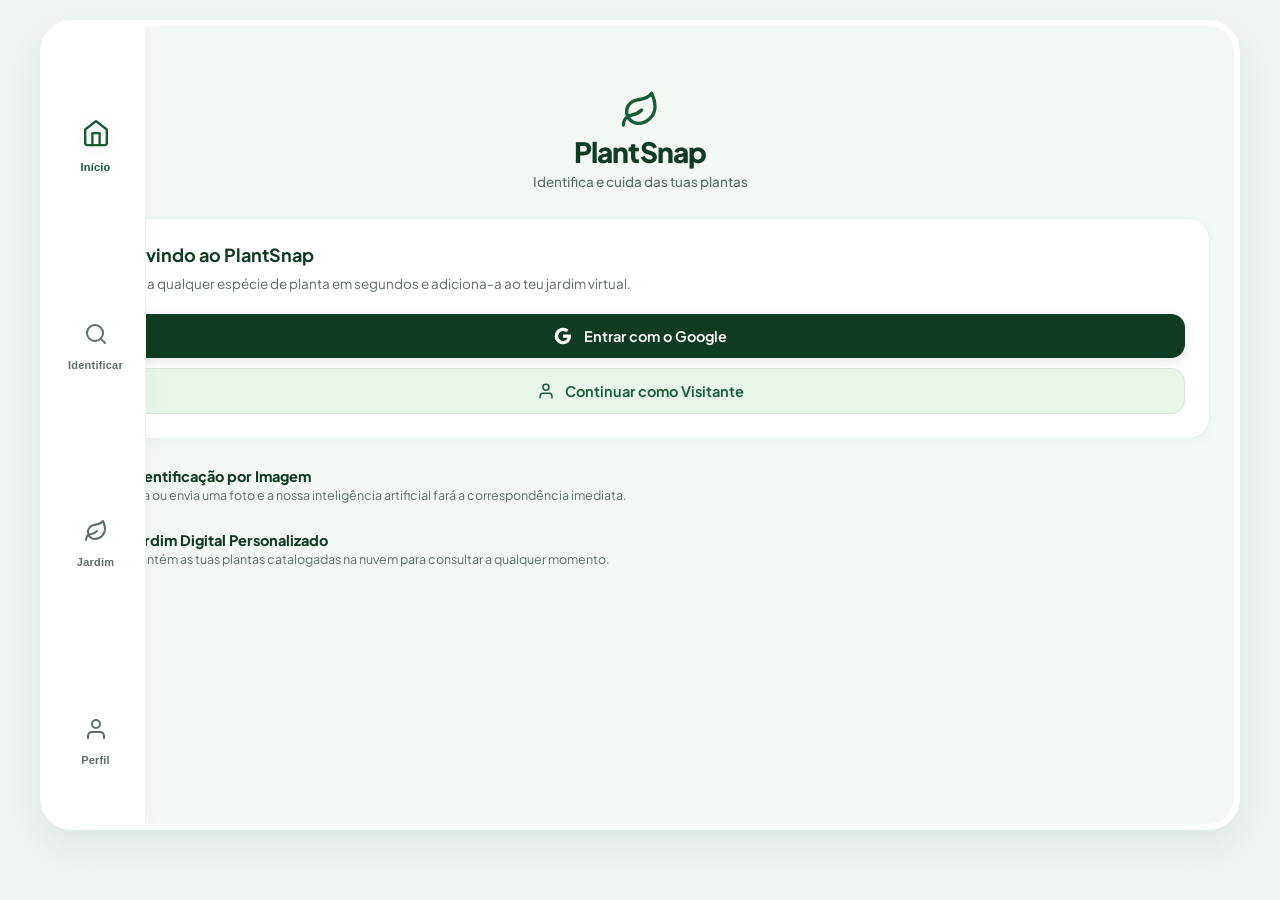
==== commit 3d7a179a: "feat: responsive design for desktop and new plant detail modal" ====
--- a/frontend/index.html
+++ b/frontend/index.html
@@ -958,6 +958,53 @@
             font-size: 11px;
             font-weight: 700;
             letter-spacing: 0.2px;
+        }
+            /* Modal Styles */
+        .modal-overlay {
+            position: fixed; top: 0; left: 0; width: 100%; height: 100%;
+            background: rgba(0,0,0,0.6); z-index: 1000;
+            display: flex; align-items: center; justify-content: center;
+            padding: 20px; backdrop-filter: blur(4px);
+            opacity: 0; animation: fadeIn 0.3s forwards;
+        }
+        @keyframes fadeIn { to { opacity: 1; } }
+        
+        .modal-content {
+            background: var(--bg-card); border-radius: var(--radius-md);
+            width: 100%; max-width: 500px; max-height: 90vh;
+            overflow-y: auto; position: relative;
+            box-shadow: var(--shadow-lg);
+            transform: translateY(20px); animation: slideUpModal 0.3s forwards cubic-bezier(0.4, 0, 0.2, 1);
+        }
+        @keyframes slideUpModal { to { transform: translateY(0); } }
+
+        .modal-close {
+            position: absolute; top: 15px; right: 15px;
+            background: rgba(255,255,255,0.8); border: none; border-radius: 50%;
+            width: 36px; height: 36px; display: flex; align-items: center; justify-content: center;
+            cursor: pointer; z-index: 10; color: #333; box-shadow: 0 2px 8px rgba(0,0,0,0.15);
+        }
+        
+        .modal-image-wrapper { width: 100%; height: 250px; background: #e8f5e9; }
+        .modal-image-wrapper img { width: 100%; height: 100%; object-fit: cover; }
+        
+        .modal-body { padding: 24px; }
+        .modal-title { font-size: 22px; font-weight: 800; color: var(--primary-dark); margin-bottom: 8px; }
+        .modal-badge { display: inline-block; background: var(--success-bg); color: var(--success-text); padding: 4px 10px; border-radius: 20px; font-size: 13px; font-weight: 600; margin-bottom: 24px; }
+        .modal-section { margin-bottom: 20px; background: #f9fbf9; padding: 16px; border-radius: 12px; border: 1px solid rgba(26,92,56,0.05); }
+        .modal-section h4 { font-size: 15px; color: var(--primary-dark); margin-bottom: 8px; font-weight: 700; }
+        .modal-section p { font-size: 14px; color: var(--text-muted); line-height: 1.6; }
+
+        @media (min-width: 768px) {
+            body { align-items: flex-start; padding: 20px; background-image: none; background-color: #f0f4f2; }
+            .app-container { max-width: 1200px; margin: 0 auto; height: 90vh; border-radius: var(--radius-lg); box-shadow: var(--shadow-lg); }
+            .app-wrapper { flex-direction: row; }
+            .bottom-nav { flex-direction: column; width: 100px; height: 100%; border-top: none; border-right: 1px solid rgba(0,0,0,0.05); justify-content: flex-start; padding-top: 40px; gap: 2rem; background: white; }
+            .nav-item { flex-direction: column; gap: 8px; }
+            #gardenList { display: grid; grid-template-columns: repeat(auto-fill, minmax(220px, 1fr)); gap: 1.5rem; }
+            .plant-card { margin-bottom: 0; }
+            .plant-card:hover { transform: translateY(-5px); box-shadow: var(--shadow-md); }
+            .tab-content-wrapper { flex: 1; border-radius: 0 var(--radius-lg) var(--radius-lg) 0; }
         }
     </style>
 </head>
@@ -1449,6 +1496,21 @@
             window.location.href = `${API_URL}/.auth/logout?post_logout_redirect_uri=/app`;
         }
 
+                function openPlantModal(id) {
+            const p = savedPlantsList.find(x => x.id === id);
+            if(!p) return;
+            document.getElementById('modalImage').src = p.imageUrl;
+            document.getElementById('modalImage').onerror = function() { this.src='data:image/svg+xml;utf8,<svg xmlns=%27http://www.w3.org/2000/svg%27 width=%27100%27 height=%27100%27 viewBox=%270 0 100 100%27><rect width=%27100%25%27 height=%27100%25%27 fill=%27%23e8f5e9%27/><path d=%27M48.8 84.8A24.5 24.5 0 0 1 44.6 36.1C64.6 32.3 69.8 30.5 76.8 22c3.5 7 7 14.6 7 28 0 19.3-16.7 35-35 35ZM17.2 88.3c0-10.5 6.5-18.8 17.8-21 15.5-3 24.3-8.3 27.8-11.8%27 fill=%27none%27 stroke=%27%231a5c38%27 stroke-width=%274%27 stroke-linecap=%27round%27 stroke-linejoin=%27round%27/></svg>'; };
+            document.getElementById('modalTitle').textContent = p.plantName;
+            document.getElementById('modalProbability').textContent = p.probability;
+            document.getElementById('modalWatering').textContent = p.watering || 'Não disponível na altura da identificação.';
+            document.getElementById('modalDescription').textContent = p.description || 'Não disponível na altura da identificação.';
+            document.getElementById('plantDetailModal').style.display = 'flex';
+        }
+        function closePlantModal() {
+            document.getElementById('plantDetailModal').style.display = 'none';
+        }
+
         // File loading handler
         function handleFile(event) {
             const file = event.target.files[0];
@@ -1537,6 +1599,8 @@
             formData.append('file', selectedFile);
             formData.append('plantName', lastIdentification.plantName);
             formData.append('probability', lastIdentification.probability);
+            formData.append('description', lastIdentification.description || '');
+            formData.append('watering', lastIdentification.watering || '');
 
             try {
                 const res = await fetch(`${API_URL}/save`, { method: 'POST', body: formData });
@@ -1582,8 +1646,8 @@
                 emptyGarden.style.display = 'none';
 
                 list.innerHTML = savedPlantsList.map(p => `
-                    <div class="plant-card">
-                        <img class="plant-card-img" src="${p.imageUrl}" alt="${p.plantName}" onerror="this.src='data:image/svg+xml;utf8,<svg xmlns='http://www.w3.org/2000/svg' width='100' height='100' viewBox='0 0 100 100'><rect width='100%' height='100%' fill='%23e8f5e9'/><path d='M48.8 84.8A24.5 24.5 0 0 1 44.6 36.1C64.6 32.3 69.8 30.5 76.8 22c3.5 7 7 14.6 7 28 0 19.3-16.7 35-35 35ZM17.2 88.3c0-10.5 6.5-18.8 17.8-21 15.5-3 24.3-8.3 27.8-11.8' fill='none' stroke='%231a5c38' stroke-width='4' stroke-linecap='round' stroke-linejoin='round'/></svg>'">
+                    <div class="plant-card" onclick="openPlantModal('')" style="cursor: pointer;">
+                        <img class="plant-card-img" src="${p.imageUrl}" alt="${p.plantName}" onerror="this.src='data:image/svg+xml;utf8,<svg xmlns=%27http://www.w3.org/2000/svg%27 width=%27100%27 height=%27100%27 viewBox=%270 0 100 100%27><rect width=%27100%25%27 height=%27100%25%27 fill=%27%23e8f5e9%27/><path d=%27M48.8 84.8A24.5 24.5 0 0 1 44.6 36.1C64.6 32.3 69.8 30.5 76.8 22c3.5 7 7 14.6 7 28 0 19.3-16.7 35-35 35ZM17.2 88.3c0-10.5 6.5-18.8 17.8-21 15.5-3 24.3-8.3 27.8-11.8%27 fill=%27none%27 stroke=%27%231a5c38%27 stroke-width=%274%27 stroke-linecap=%27round%27 stroke-linejoin=%27round%27/></svg>'">
                         <div class="plant-card-info">
                             <h4 class="plant-card-title">${p.plantName}</h4>
                             <span class="plant-card-badge">${p.probability}% confiança</span>
@@ -1600,6 +1664,31 @@
             checkAuth();
         });
     </script>
+    <!-- Plant Detail Modal -->
+    <div id="plantDetailModal" class="modal-overlay" style="display: none;">
+        <div class="modal-content">
+            <button class="modal-close" onclick="closePlantModal()">
+                <svg width="24" height="24" viewBox="0 0 24 24" fill="none" stroke="currentColor" stroke-width="2" stroke-linecap="round" stroke-linejoin="round"><line x1="18" y1="6" x2="6" y2="18"></line><line x1="6" y1="6" x2="18" y2="18"></line></svg>
+            </button>
+            <div class="modal-image-wrapper">
+                <img id="modalImage" src="" alt="Plant Image" />
+            </div>
+            <div class="modal-body">
+                <h2 id="modalTitle" class="modal-title">Nome da Planta</h2>
+                <div class="modal-badge"><span id="modalProbability"></span>% confiança</div>
+                
+                <div class="modal-section">
+                    <h4><svg width="18" height="18" viewBox="0 0 24 24" fill="none" stroke="currentColor" stroke-width="2" stroke-linecap="round" stroke-linejoin="round" style="margin-right: 8px; vertical-align: middle; color: #1e88e5;"><path d="M12 2v20"></path><path d="M17 5H9.5a3.5 3.5 0 0 0 0 7h5a3.5 3.5 0 0 1 0 7H6"></path></svg> Rega</h4>
+                    <p id="modalWatering">Não disponível</p>
+                </div>
+                
+                <div class="modal-section">
+                    <h4><svg width="18" height="18" viewBox="0 0 24 24" fill="none" stroke="currentColor" stroke-width="2" stroke-linecap="round" stroke-linejoin="round" style="margin-right: 8px; vertical-align: middle; color: var(--primary);"><path d="M21 11.5a8.38 8.38 0 0 1-.9 3.8 8.5 8.5 0 0 1-7.6 4.7 8.38 8.38 0 0 1-3.8-.9L3 21l1.9-5.7a8.38 8.38 0 0 1-.9-3.8 8.5 8.5 0 0 1 4.7-7.6 8.38 8.38 0 0 1 3.8-.9h.5a8.48 8.48 0 0 1 8 8v.5z"></path></svg> Descrição</h4>
+                    <p id="modalDescription">Descrição não disponível.</p>
+                </div>
+            </div>
+        </div>
+    </div>
 </body>
 
-</html>+</html>
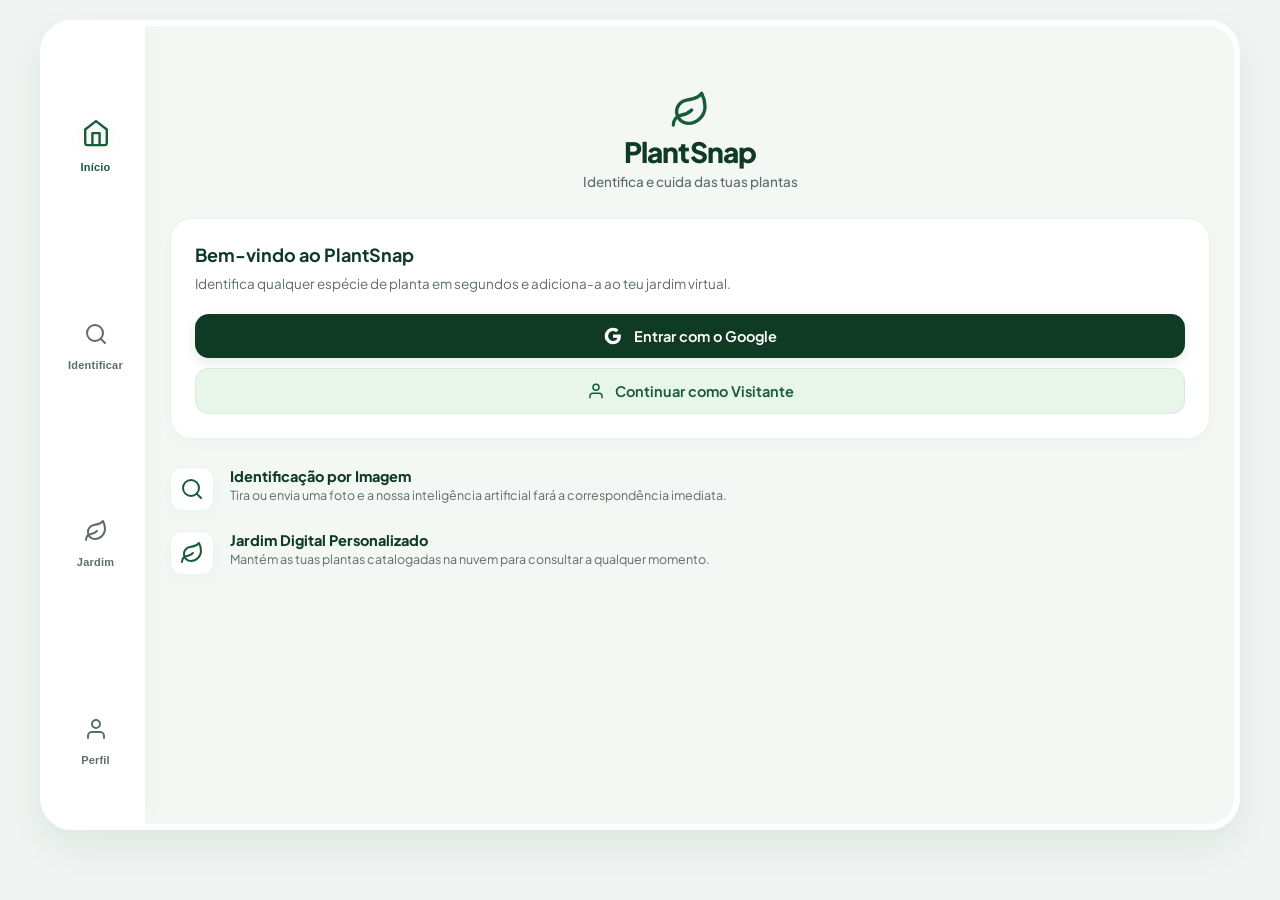
==== commit 492918af: "fix: resolve desktop sidebar overlap by adding padding" ====
--- a/frontend/index.html
+++ b/frontend/index.html
@@ -997,9 +997,9 @@
 
         @media (min-width: 768px) {
             body { align-items: flex-start; padding: 20px; background-image: none; background-color: #f0f4f2; }
-            .app-container { max-width: 1200px; margin: 0 auto; height: 90vh; border-radius: var(--radius-lg); box-shadow: var(--shadow-lg); }
+            .app-container { padding-left: 100px; max-width: 1200px; margin: 0 auto; height: 90vh; border-radius: var(--radius-lg); box-shadow: var(--shadow-lg); }
             .app-wrapper { flex-direction: row; }
-            .bottom-nav { flex-direction: column; width: 100px; height: 100%; border-top: none; border-right: 1px solid rgba(0,0,0,0.05); justify-content: flex-start; padding-top: 40px; gap: 2rem; background: white; }
+            .bottom-nav { top: 0; flex-direction: column; width: 100px; height: 100%; border-top: none; border-right: 1px solid rgba(0,0,0,0.05); justify-content: flex-start; padding-top: 40px; gap: 2rem; background: white; }
             .nav-item { flex-direction: column; gap: 8px; }
             #gardenList { display: grid; grid-template-columns: repeat(auto-fill, minmax(220px, 1fr)); gap: 1.5rem; }
             .plant-card { margin-bottom: 0; }
@@ -1692,3 +1692,4 @@
 </body>
 
 </html>
+
